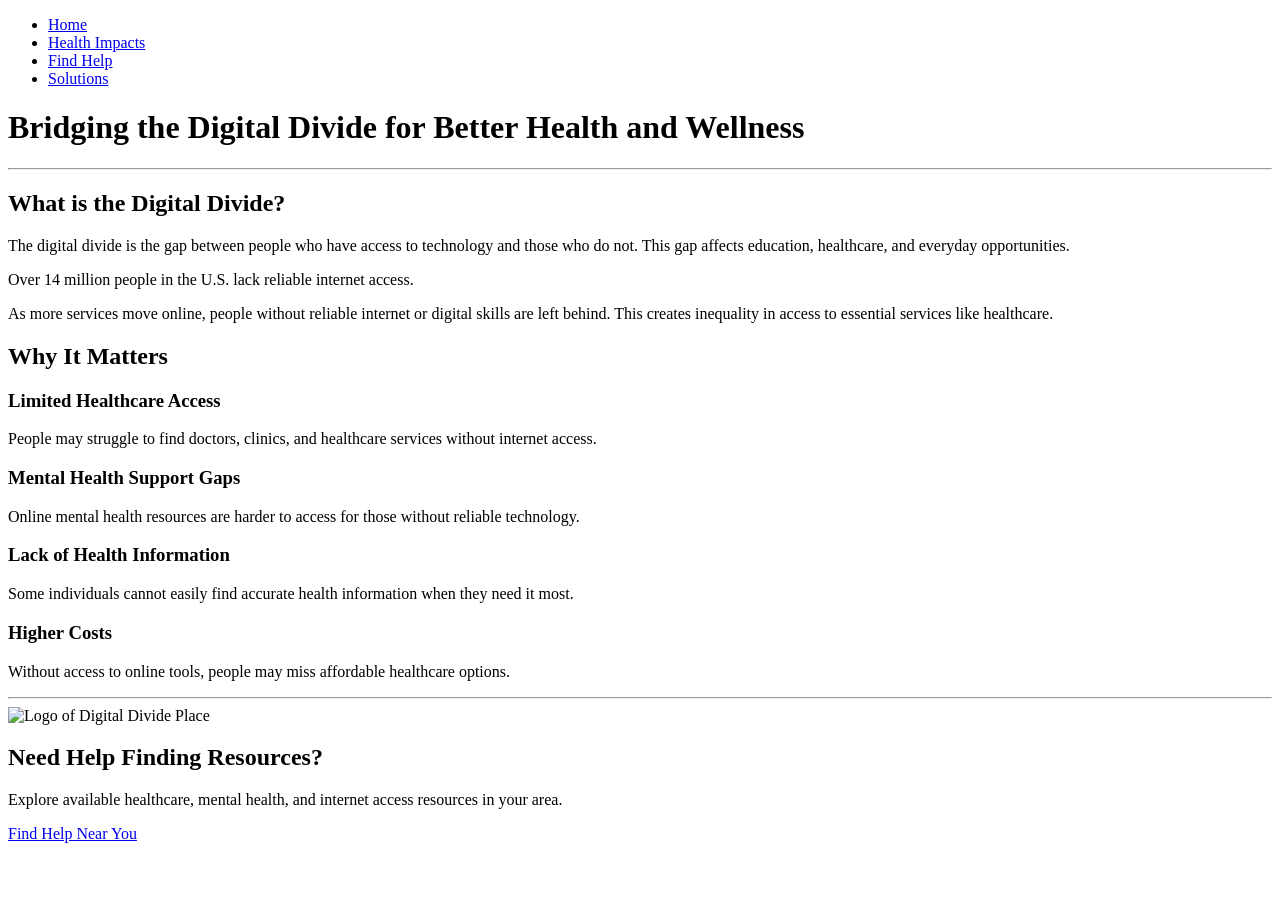
==== index.html @ 3818f25f "Create index.html" ====
<!DOCTYPE html>
<html lang="en">

<head>
    <meta charset="UTF-8">
    <meta name="viewport" content="width=device-width, initial-scale=1.0">
    <link rel="preconnect" href="https://fonts.googleapis.com">
    <link rel="preconnect" href="https://fonts.gstatic.com" crossorigin>
    <link href="https://fonts.googleapis.com/css2?family=Poppins:wght@400;500;600;700&display=swap" rel="stylesheet">
    <link href="style.css" rel="stylesheet">
    <title>The Digital Divide - Home</title>
</head>

<body>
    <!---NAVIGATION-->
    <nav class="navigation_links">
        <ul>
            <li><a href="index.html">Home</a></li>
            <li><a href="healthimpacts.html">Health Impacts</a></li>
            <li><a href="findhelp.html">Find Help</a></li>
            <li><a href="solutions.html">Solutions</a></li>
        </ul>
    </nav>
    <!---TITLE/HEAD OF THE WEBSITE-->
    <h1>Bridging the Digital Divide for Better Health and Wellness</h1>
    <hr>
    <h2>What is the Digital Divide?</h2>
    <p class="home-intro">
    The digital divide is the gap between people who have access to technology and those who do not. This gap affects education, healthcare, and everyday opportunities.
</p>
<p class="home-stat">
    Over 14 million people in the U.S. lack reliable internet access.
</p>

<p class="home-explainer">
    As more services move online, people without reliable internet or digital skills are left behind. This creates inequality in access to essential services like healthcare.
</p>
<h2>Why It Matters</h2>

<div class="home-grid">
    <div class="home-card">
        <h3>Limited Healthcare Access</h3>
        <p>People may struggle to find doctors, clinics, and healthcare services without internet access.</p>
    </div>

    <div class="home-card">
        <h3>Mental Health Support Gaps</h3>
        <p>Online mental health resources are harder to access for those without reliable technology.</p>
    </div>

    <div class="home-card">
        <h3>Lack of Health Information</h3>
        <p>Some individuals cannot easily find accurate health information when they need it most.</p>
    </div>

    <div class="home-card">
        <h3>Higher Costs</h3>
        <p>Without access to online tools, people may miss affordable healthcare options.</p>
    </div>

</div>
    <hr>
    <img src = "Bridging the Digital Divide for Better Health and Wellness.png" alt = "Logo of Digital Divide Place" class = "image">
    <!---BUTTON FOR USER TO CLICK IF NEEDED HELP-->
    <h2>Need Help Finding Resources?</h2>

<p class="cta-text">
    Explore available healthcare, mental health, and internet access resources in your area.
</p>

<a href="findhelp.html" class="cta-button">Find Help Near You</a>

</body>

</html>
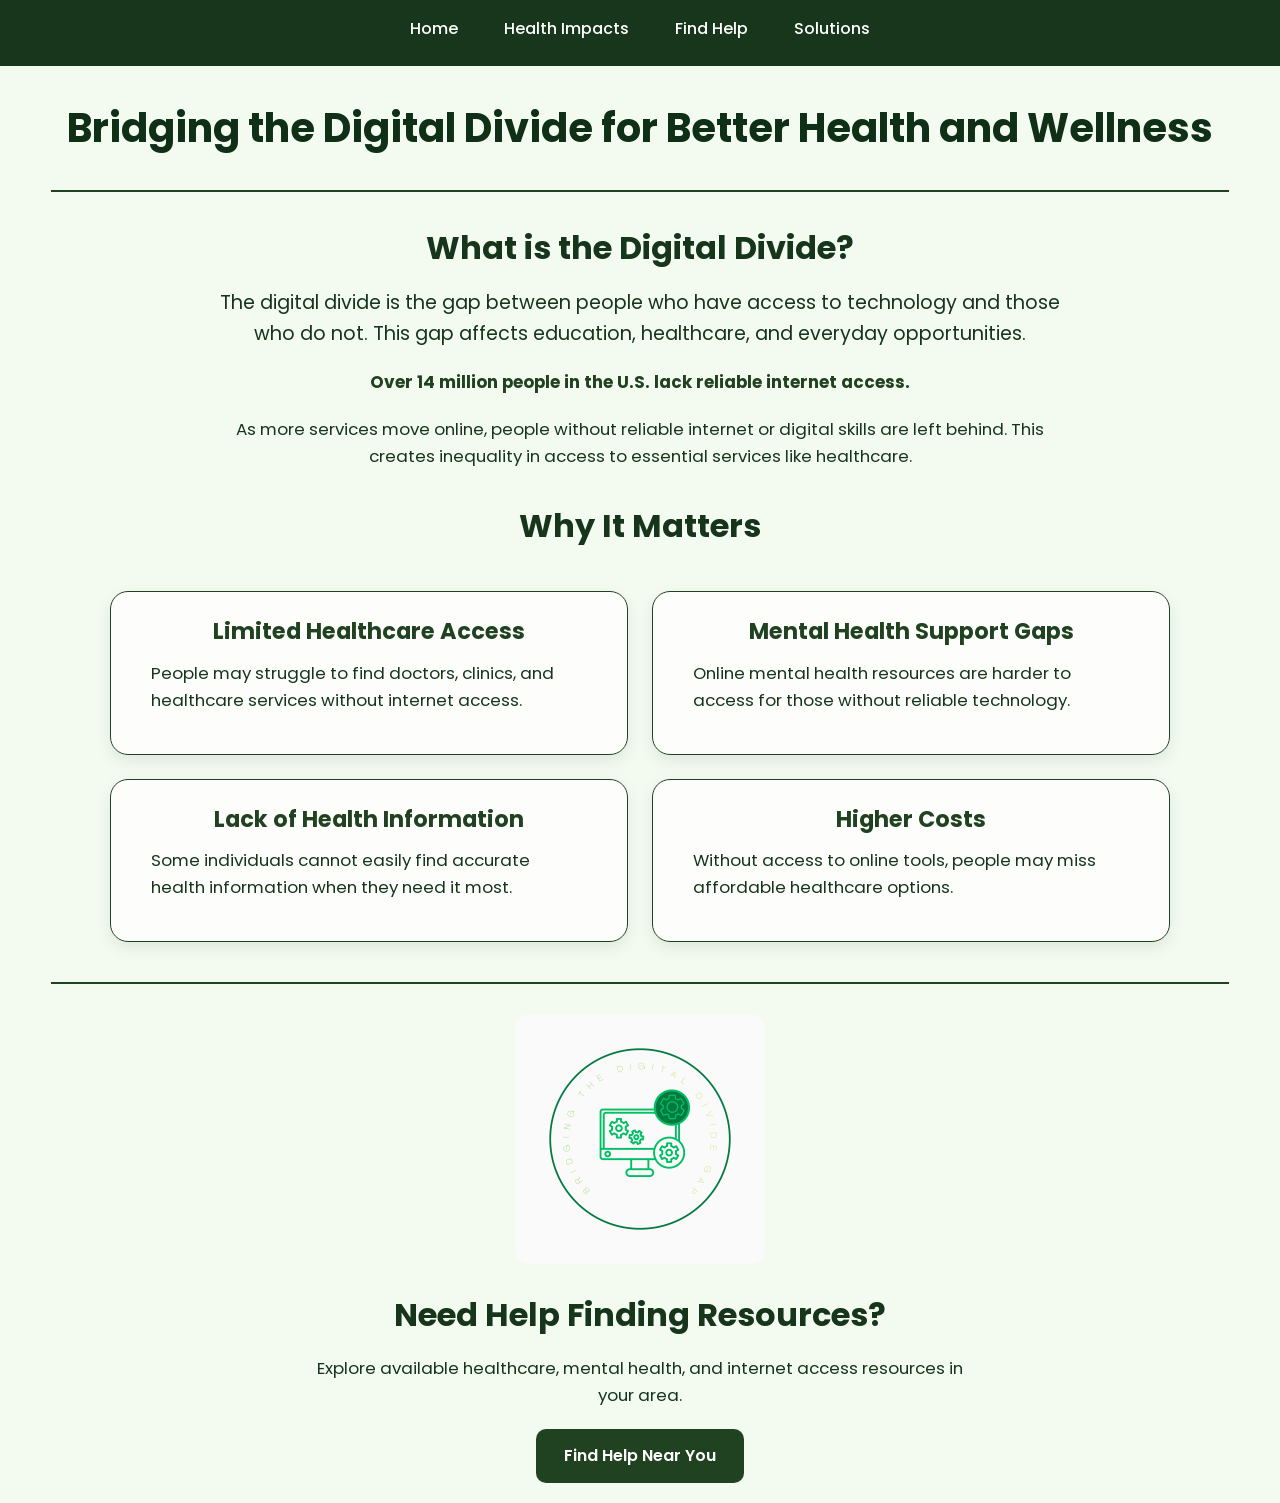
==== commit d79205e5: "Create index.html for Digital Divide webpage This HTML file outlines the structure and content for a" ====
--- a/index.html
+++ b/index.html
@@ -63,13 +63,9 @@
     <img src = "Bridging the Digital Divide for Better Health and Wellness.png" alt = "Logo of Digital Divide Place" class = "image">
     <!---BUTTON FOR USER TO CLICK IF NEEDED HELP-->
     <h2>Need Help Finding Resources?</h2>
-
 <p class="cta-text">
     Explore available healthcare, mental health, and internet access resources in your area.
 </p>
-
 <a href="findhelp.html" class="cta-button">Find Help Near You</a>
-
 </body>
-
 </html>
--- a/style.css
+++ b/style.css
@@ -0,0 +1,527 @@
+body {
+    background-color: #f3fbf1;
+    color: #16351b;
+    margin: 0;
+    line-height: 1.6;
+}
+
+h1 {
+    text-align: center;
+    color: #0f2f16;
+    font-size: 2.5rem;
+    margin-top: 30px;
+    margin-bottom: 20px;
+}
+::selection {
+    background-color: #b7dfb0;
+    color: #102814;
+}
+
+* {
+    font-family: "Poppins", Arial, sans-serif;
+    box-sizing: border-box;
+}
+
+.navigation_links ul {
+    list-style-type: none;
+    background-color: #17361c;
+    padding: 0;
+    margin: 0;
+    display: flex;
+    justify-content: center;
+    align-items: center;
+    gap: 10px;
+    width: 100%;
+}
+
+.navigation_links a {
+    display: block;
+    color: white;
+    text-decoration: none;
+    text-align: center;
+    padding: 16px 18px;
+    font-size: 1rem;
+    font-weight: 500;
+    transition: background-color 0.25s ease, color 0.25s ease;
+}
+.navigation_links a:hover {
+    background-color: #2f6a38;
+    color: #f3fbf1;
+}
+
+.navigation_links li {
+    padding: 0;
+}
+
+hr {
+    border: none;
+    border-top: 2px solid #204220;
+    width: 92%;
+    margin: 30px auto;
+}
+
+h2 {
+    text-align: center;
+    color: #16351b;
+    font-size: 2rem;
+    margin-top: 25px;
+    margin-bottom: 15px;
+}
+
+h3 {
+    text-align: center;
+    color: #204220;
+    font-size: 1.4rem;
+    margin-top: 20px;
+    margin-bottom: 10px;
+}
+
+li {
+    list-style-position: outside;
+    margin-bottom: 8px;
+}
+
+a {
+    text-decoration: none;
+    color: #204220;
+    font-size: 1rem;
+}
+
+button {
+    border-radius: 10px;
+    border: none;
+    min-width: 160px;
+    height: 52px;
+    background-color: #204220;
+    color: white;
+    display: block;
+    margin: 20px auto;
+    font-size: 1rem;
+    font-weight: 600;
+    cursor: pointer;
+    letter-spacing: 0.5px;
+}
+  
+button:hover {
+    background-color: #2f6a38;
+    transform: translateY(-2px);
+}
+.finding_help {
+    display: flex;
+    justify-content: center;
+    align-items: center;
+}
+
+.square {
+    list-style-type: square;
+}
+
+.circle {
+    list-style-type: circle;
+}
+
+li::marker {
+    color: #204220;
+}
+
+.tool {
+    display: block;
+    padding: 14px 20px;
+    border-radius: 12px;
+    border: 2px solid #204220;
+    background-color: #204220;
+    text-align: center;
+    color: white;
+    margin: 20px auto;
+    font-size: 1rem;
+    font-weight: 600;
+    min-width: 260px;
+    max-width: 320px;
+    transition: background-color 0.25s ease, transform 0.2s ease;
+}
+.tool:hover {
+    background-color: #2f6a38;
+    transform: translateY(-2px);
+}
+.image {
+    height: 250px;
+    width: 250px;
+    display: block;
+    margin: 25px auto;
+    border-radius: 14px;
+}
+
+.stressed {
+    max-width: 700px;
+    width: 90%;
+    height: auto;
+    display: block;
+    margin: 25px auto;
+    border-radius: 14px;
+}
+details ul {
+  display: inline-block;   /* centers the whole list block */
+  text-align: left;        /* aligns bullets + text properly */
+  padding-left: 1.5rem;    /* proper bullet spacing */
+  margin: 10px auto 20px auto;
+}
+
+details li {
+  margin: 6px 0;
+}
+
+details {
+  width: min(700px, 90%);
+  margin: 16px auto;
+  text-align: left;
+  background-color: rgba(255, 255, 255, 0.65);
+  border: 1px solid #bdd9bf;
+  border-radius: 12px;
+  padding: 12px 16px;
+}
+
+/* Style the dropdown headers */
+details summary {
+  cursor: pointer;
+  font-weight: 600;
+  font-size: 1.1rem;
+  margin-bottom: 8px;
+  color: #16351b;
+}
+.state-picker {
+    text-align: center;
+    margin-top: 20px;
+    margin-bottom: 20px;
+}
+
+.state-picker {
+    text-align: center;
+    margin: 30px auto;
+    padding: 20px;
+    background-color: rgba(255, 255, 255, 0.5);
+    border-radius: 14px;
+    max-width: 700px;
+}
+
+.resource-results {
+    max-width: 800px;
+    margin: 30px auto;
+    text-align: left;
+}
+
+
+.resource-card {
+    background-color: rgba(255, 255, 255, 0.78);
+    border: 1.5px solid #204220;
+    border-radius: 16px;
+    padding: 22px;
+    margin-bottom: 22px;
+    box-shadow: 0 4px 12px rgba(0, 0, 0, 0.08);
+}
+
+.resource-card h3 {
+    text-align: center;
+    color: #204220;
+    margin-bottom: 15px;
+}
+
+.resource-card ul {
+    padding-left: 25px;
+    margin: 0;
+}
+
+.resource-card li {
+    margin-bottom: 10px;
+    list-style-position: outside;
+}
+
+.resource-card a {
+    color: #204220;
+    text-decoration: underline;
+    display: inline;
+    font-size: 1rem;
+}
+
+.resource-card a:hover {
+    color: #000;
+}
+p {
+    max-width: 1000px;
+    margin: 0 auto 18px auto;
+    padding: 0 18px;
+    font-size: 1.05rem;
+}
+
+ul, ol {
+    max-width: 1000px;
+    margin: 0 auto 20px auto;
+    padding-left: 40px;
+}
+
+img {
+    max-width: 100%;
+}
+.navigation_links {
+    width: 100%;
+}
+html, body {
+    margin: 0;
+    padding: 0;
+    width: 100%;
+    overflow-x: hidden;
+}
+
+.navigation_links {
+    width: 100vw;
+    margin: 0;
+    padding: 0;
+}
+
+.navigation_links ul {
+    list-style-type: none;
+    background-color: #17361c;
+    margin: 0;
+    padding: 0;
+    width: 100vw;
+    min-width: 100vw;
+    display: flex;
+    justify-content: center;
+    align-items: center;
+    gap: 10px;
+}
+
+.navigation_links li {
+    padding: 0;
+}
+
+.navigation_links a {
+    display: block;
+    color: white;
+    text-decoration: none;
+    text-align: center;
+    padding: 16px 18px;
+    font-size: 1rem;
+    font-weight: 500;
+}
+ .cta-button {
+    display: block;
+    width: fit-content;
+    margin: 20px auto;
+    padding: 14px 28px;
+
+    background-color: #204220;
+    color: white;
+
+    text-decoration: none;
+    text-align: center;
+    font-size: 1rem;
+    font-weight: 600;
+
+    border-radius: 10px;
+
+    transition: background-color 0.25s ease, transform 0.2s ease;
+}
+
+.cta-button:hover {
+    background-color: #2f6a38;
+    color: white;
+    transform: translateY(-2px);
+}
+.solutions-container {
+    max-width: 1000px;
+    margin: 30px auto;
+    padding: 0 20px;
+}
+
+.solution-card {
+    background-color: rgba(255, 255, 255, 0.8);
+    border: 1.5px solid #204220;
+    border-radius: 16px;
+    padding: 20px;
+    margin-bottom: 25px;
+    text-align: left;
+    box-shadow: 0 4px 10px rgba(0,0,0,0.08);
+}
+
+.solution-card h3 {
+    text-align: left;
+    color: #204220;
+    margin-bottom: 10px;
+}
+
+.solution-card p {
+    margin-bottom: 12px;
+}
+
+.solution-card ul {
+    padding-left: 20px;
+}
+
+.solution-card li {
+    margin-bottom: 8px;
+}
+.page-intro {
+    max-width: 950px;
+    margin: 0 auto 30px auto;
+    text-align: center;
+    font-size: 1.1rem;
+    padding: 0 20px;
+}
+
+.impact-section {
+    max-width: 950px;
+    margin: 0 auto 30px auto;
+    padding: 0 20px;
+}
+
+.impact-explainer {
+    text-align: center;
+    font-size: 1.05rem;
+}
+
+.impact-grid {
+    max-width: 1100px;
+    margin: 40px auto;
+    padding: 0 20px;
+    display: grid;
+    grid-template-columns: repeat(2, minmax(280px, 1fr));
+    gap: 24px;
+}
+
+.impact-card {
+    background-color: rgba(255, 255, 255, 0.82);
+    border: 1.5px solid #204220;
+    border-radius: 18px;
+    padding: 22px;
+    text-align: left;
+    box-shadow: 0 6px 16px rgba(0, 0, 0, 0.08);
+}
+
+.impact-card h3 {
+    text-align: left;
+    color: #204220;
+    margin-top: 0;
+    margin-bottom: 10px;
+    font-size: 1.3rem;
+}
+
+.impact-card p {
+    margin: 0;
+    padding: 0;
+    max-width: none;
+    font-size: 1rem;
+}
+
+@media (max-width: 768px) {
+    .impact-grid {
+        grid-template-columns: 1fr;
+    }
+}
+.find-help-intro {
+    max-width: 950px;
+    margin: 0 auto 30px auto;
+    text-align: center;
+    font-size: 1.1rem;
+    padding: 0 20px;
+}
+
+.find-help-image {
+    max-width: 900px;
+    width: 85%;
+    height: auto;
+    display: block;
+    margin: 30px auto 10px auto;
+    border-radius: 18px;
+}
+
+.image-caption {
+    text-align: center;
+    font-size: 0.98rem;
+    color: #35543a;
+    margin-bottom: 35px;
+    padding: 0 20px;
+}
+
+.resources-intro {
+    text-align: center;
+    max-width: 850px;
+    margin: 0 auto 25px auto;
+    padding: 0 20px;
+}
+
+details {
+    width: min(950px, 90%);
+    margin: 18px auto;
+    text-align: left;
+    background-color: rgba(255, 255, 255, 0.78);
+    border: 1.5px solid #204220;
+    border-radius: 18px;
+    padding: 16px 20px;
+    box-shadow: 0 6px 16px rgba(0, 0, 0, 0.06);
+}
+
+.state-picker {
+    text-align: center;
+    margin: 40px auto;
+    padding: 28px 20px;
+    background-color: rgba(255, 255, 255, 0.78);
+    border-radius: 18px;
+    max-width: 950px;
+    box-shadow: 0 6px 16px rgba(0, 0, 0, 0.06);
+}
+.home-intro {
+    max-width: 900px;
+    margin: 0 auto 20px auto;
+    text-align: center;
+    font-size: 1.2rem;
+}
+
+.home-explainer {
+    max-width: 850px;
+    margin: 0 auto 30px auto;
+    text-align: center;
+    font-size: 1.05rem;
+}
+
+.home-grid {
+    max-width: 1100px;
+    margin: 40px auto;
+    padding: 0 20px;
+    display: grid;
+    grid-template-columns: repeat(2, minmax(280px, 1fr));
+    gap: 24px;
+}
+
+.home-card {
+    background-color: rgba(255, 255, 255, 0.82);
+    border: 1.5px solid #204220;
+    border-radius: 18px;
+    padding: 22px;
+    text-align: left;
+    box-shadow: 0 6px 16px rgba(0, 0, 0, 0.08);
+}
+
+.home-card h3 {
+    margin-top: 0;
+    color: #204220;
+}
+
+.cta-text {
+    text-align: center;
+    max-width: 700px;
+    margin: 10px auto 20px auto;
+}
+
+@media (max-width: 768px) {
+    .home-grid {
+        grid-template-columns: 1fr;
+    }
+}
+.home-stat {
+    max-width: 850px;
+    margin: 10px auto 20px auto;
+    text-align: center;
+    font-size: 1.05rem;
+    font-weight: 700;
+    color: #204220;
+}
